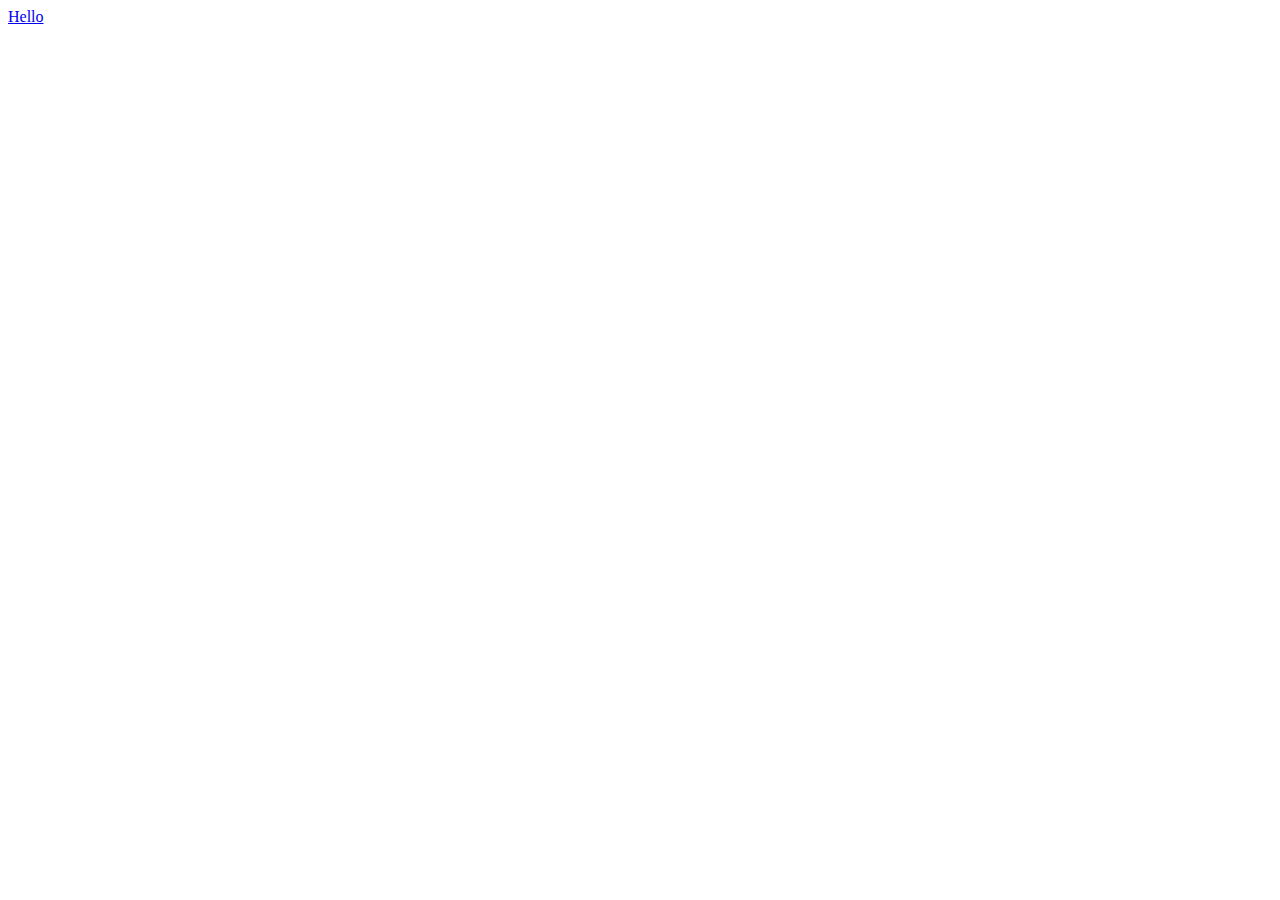
==== index.html @ 7b0e7105 "added stylesheet" ====
<!DOCTYPE html>
<html>
    <head>
        <title>Demo Workflow</title>
        <script src="script.js"></script>
        <link rel="stylesheet" href="styles.css">
    </head>
    <body>
        <a id="button1" href="/SupportingPages/support.html">Hello</a>
    </body>
</html>
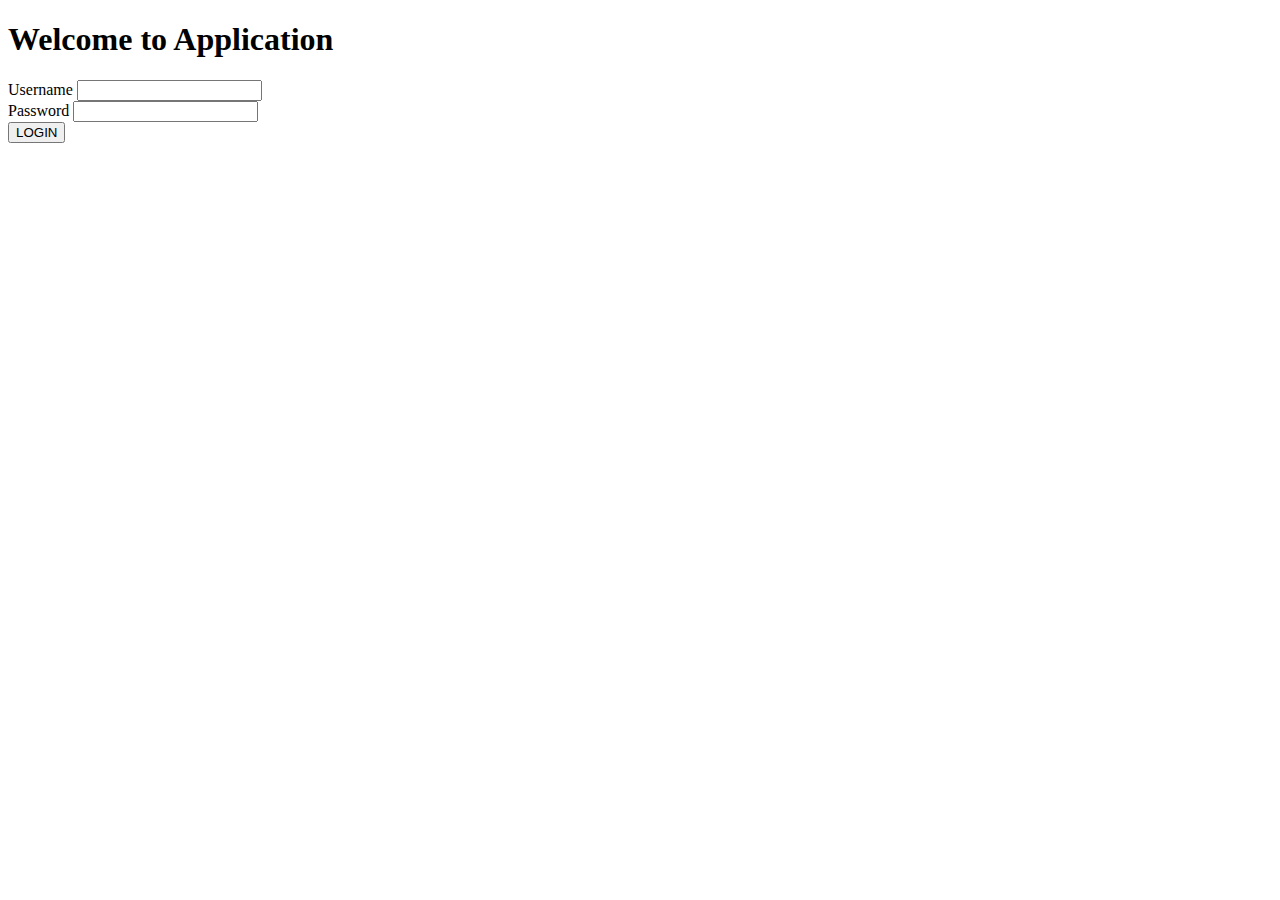
==== commit 15d3007a: "login page HTML created" ====
--- a/index.html
+++ b/index.html
@@ -1,11 +1,24 @@
 <!DOCTYPE html>
-<html>
-    <head>
-        <title>Demo Workflow</title>
-        <script src="script.js"></script>
-        <link rel="stylesheet" href="styles.css">
-    </head>
-    <body>
-        <a id="button1" href="/SupportingPages/support.html">Hello</a>
-    </body>
+<html lang="en">
+<head>
+    <meta charset="UTF-8">
+    <meta name="viewport" content="width=device-width, initial-scale=1.0">
+    <title>Login</title>
+    <script src="script.js"></script>
+    <link rel="stylesheet" href="styles.css">
+</head>
+<body>
+    <div id="login-container">
+        <h1 id="welcome-text">Welcome to Application</h1>
+        <form id="login-form">
+            <label for="username" id="username-label">Username</label>
+            <input type="text" id="username" name="username">
+            <br>
+            <label for="password" id="password-label">Password</label>
+            <input type="password" id="password" name="password">
+            <br>
+            <button type="submit" id="login-button">LOGIN</button>
+        </form>
+    </div>
+</body>
 </html>
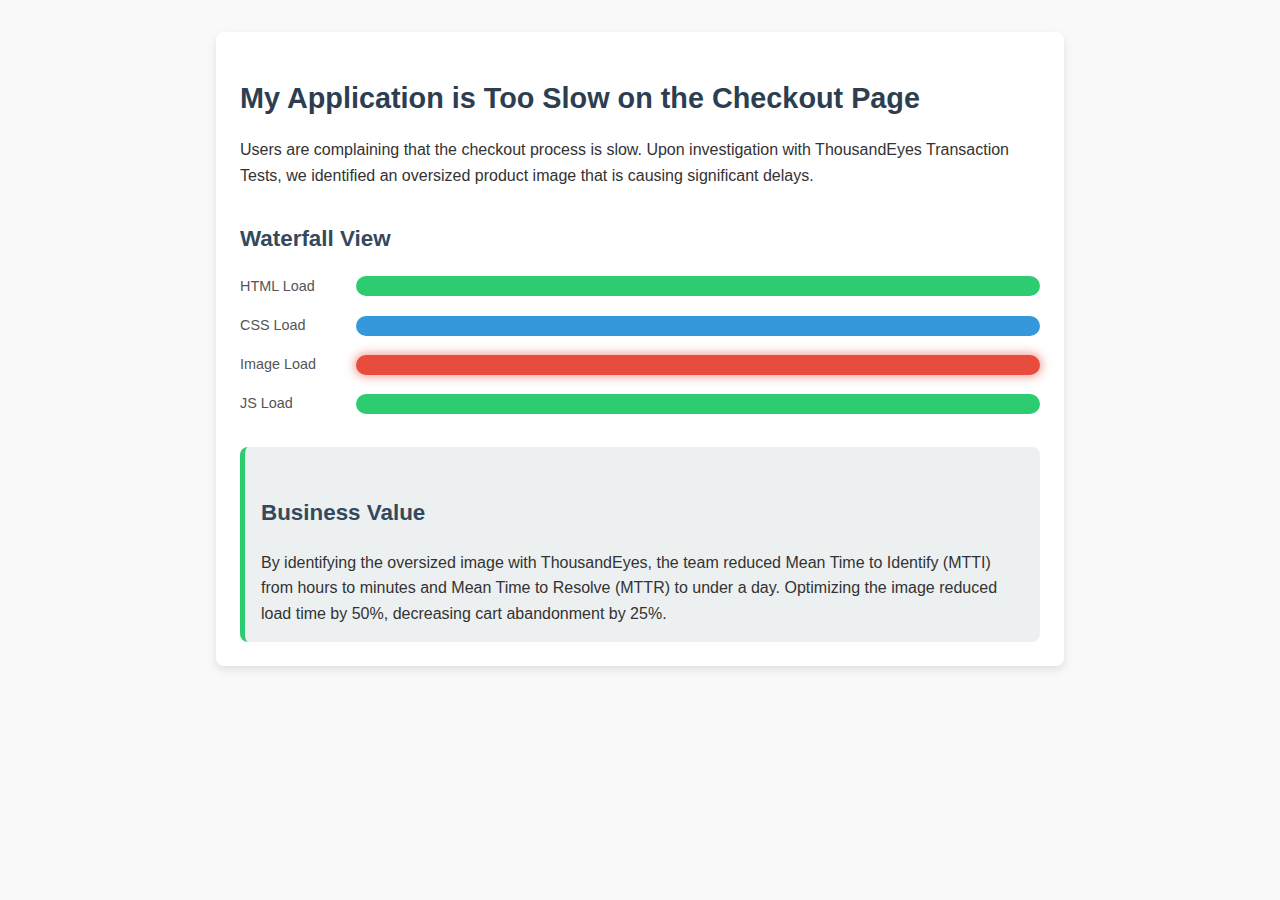
==== commit d991b826: "shopping cart example page" ====
--- a/index.html
+++ b/index.html
@@ -1,24 +1,45 @@
 <!DOCTYPE html>
 <html lang="en">
 <head>
-    <meta charset="UTF-8">
-    <meta name="viewport" content="width=device-width, initial-scale=1.0">
-    <title>Login</title>
-    <script src="script.js"></script>
-    <link rel="stylesheet" href="styles.css">
+  <meta charset="UTF-8">
+  <meta name="viewport" content="width=device-width, initial-scale=1.0">
+  <title>ThousandEyes Transaction Test Simulation</title>
+  <link rel="stylesheet" href="styles.css">
 </head>
 <body>
-    <div id="login-container">
-        <h1 id="welcome-text">Welcome to Application</h1>
-        <form id="login-form">
-            <label for="username" id="username-label">Username</label>
-            <input type="text" id="username" name="username">
-            <br>
-            <label for="password" id="password-label">Password</label>
-            <input type="password" id="password" name="password">
-            <br>
-            <button type="submit" id="login-button">LOGIN</button>
-        </form>
+  <div class="container">
+    <h1>My Application is Too Slow on the Checkout Page</h1>
+    <div class="scenario">
+      <p>
+        Users are complaining that the checkout process is slow. Upon investigation with ThousandEyes Transaction Tests, we identified an oversized product image that is causing significant delays.
+      </p>
     </div>
+    <div class="waterfall-chart">
+      <h2>Waterfall View</h2>
+      <div class="bar">
+        <span>HTML Load</span>
+        <div class="bar-inner short" style="--duration: 2s;"></div>
+      </div>
+      <div class="bar">
+        <span>CSS Load</span>
+        <div class="bar-inner medium" style="--duration: 4s;"></div>
+      </div>
+      <div class="bar">
+        <span>Image Load</span>
+        <div class="bar-inner long highlight" style="--duration: 8s;"></div>
+      </div>
+      <div class="bar">
+        <span>JS Load</span>
+        <div class="bar-inner short" style="--duration: 2s;"></div>
+      </div>
+    </div>
+    <div class="outcome">
+      <h2>Business Value</h2>
+      <p>
+        By identifying the oversized image with ThousandEyes, the team reduced Mean Time to Identify (MTTI) from hours to minutes and Mean Time to Resolve (MTTR) to under a day. Optimizing the image reduced load time by 50%, decreasing cart abandonment by 25%.
+      </p>
+    </div>
+  </div>
+  <script src="script.js"></script>
 </body>
 </html>
--- a/styles.css
+++ b/styles.css
@@ -0,0 +1,99 @@
+body {
+    font-family: Arial, sans-serif;
+    line-height: 1.6;
+    margin: 0;
+    padding: 0;
+    background-color: #f9f9f9;
+    color: #333;
+  }
+  
+  .container {
+    max-width: 800px;
+    margin: 2rem auto;
+    padding: 1.5rem;
+    background: #fff;
+    border-radius: 8px;
+    box-shadow: 0 4px 10px rgba(0, 0, 0, 0.1);
+  }
+  
+  h1 {
+    font-size: 1.8rem;
+    margin-bottom: 1rem;
+    color: #2c3e50;
+  }
+  
+  h2 {
+    font-size: 1.4rem;
+    margin-top: 2rem;
+    color: #34495e;
+  }
+  
+  .scenario {
+    margin-bottom: 1.5rem;
+  }
+  
+  .waterfall-chart {
+    margin-top: 1rem;
+  }
+  
+  .bar {
+    display: flex;
+    align-items: center;
+    margin-bottom: 1rem;
+  }
+  
+  .bar span {
+    width: 100px;
+    font-size: 0.9rem;
+    color: #555;
+  }
+  
+  .bar-inner {
+    flex: 1;
+    height: 20px;
+    margin-left: 1rem;
+    background: #95a5a6;
+    border-radius: 10px;
+    animation: load 2s linear forwards;
+  }
+  
+  .bar-inner.short {
+    animation-duration: 2s;
+    background: #2ecc71;
+  }
+  
+  .bar-inner.medium {
+    animation-duration: 4s;
+    background: #3498db;
+  }
+  
+  .bar-inner.long {
+    animation-duration: 8s;
+    background: #e74c3c;
+  }
+  
+  .bar-inner.highlight {
+    box-shadow: 0 0 10px 2px rgba(231, 76, 60, 0.5);
+  }
+  
+  @keyframes load {
+    0% {
+      width: 0%;
+    }
+    100% {
+      width: 100%;
+    }
+  }
+  
+  .outcome {
+    margin-top: 2rem;
+    padding: 1rem;
+    background: #ecf0f1;
+    border-left: 5px solid #2ecc71;
+    border-radius: 8px;
+  }
+  
+  .outcome p {
+    margin: 0;
+  }
+  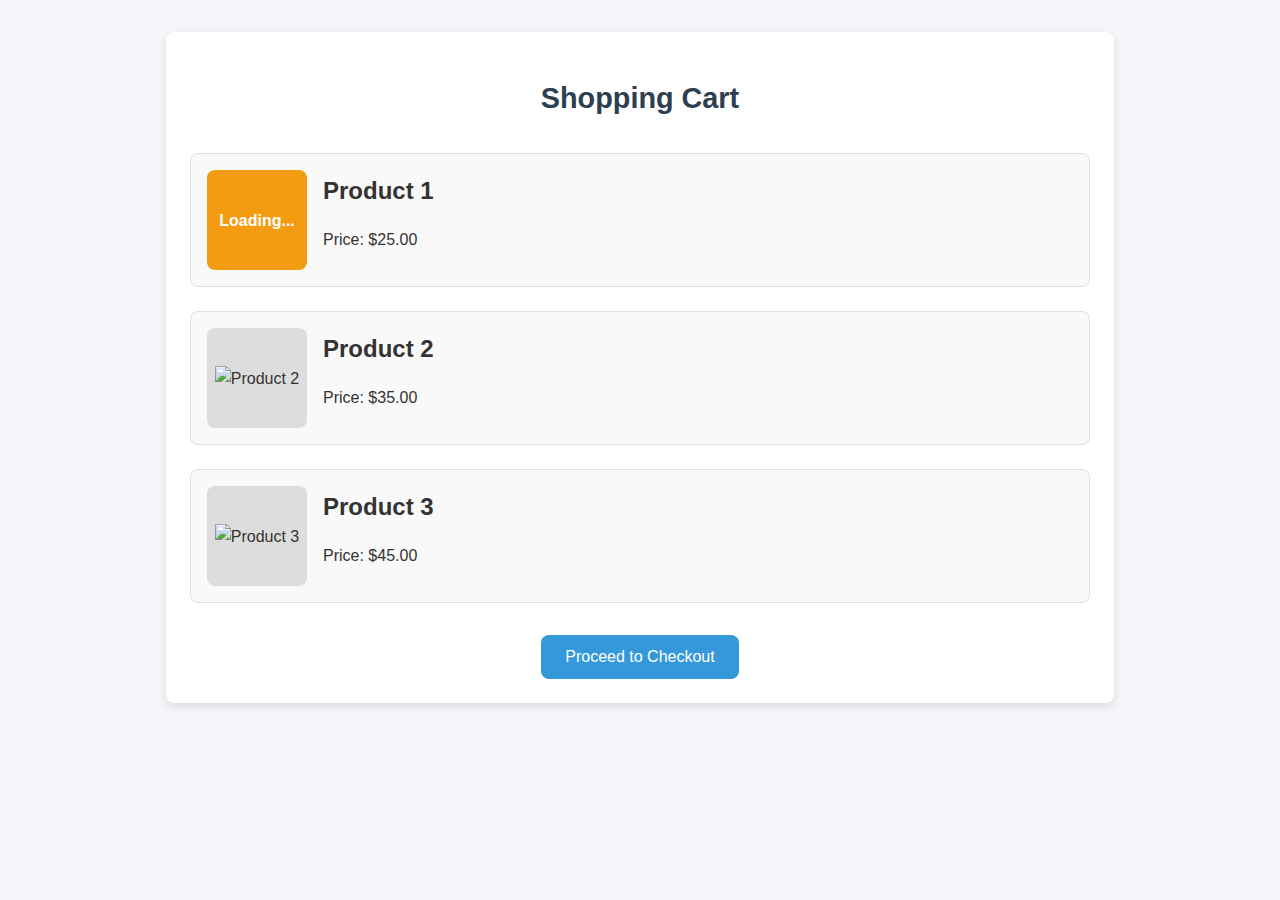
==== commit 8e24101b: "shopping cart example proper" ====
--- a/index.html
+++ b/index.html
@@ -3,42 +3,46 @@
 <head>
   <meta charset="UTF-8">
   <meta name="viewport" content="width=device-width, initial-scale=1.0">
-  <title>ThousandEyes Transaction Test Simulation</title>
+  <title>Shopping Cart Simulation</title>
   <link rel="stylesheet" href="styles.css">
 </head>
 <body>
   <div class="container">
-    <h1>My Application is Too Slow on the Checkout Page</h1>
-    <div class="scenario">
-      <p>
-        Users are complaining that the checkout process is slow. Upon investigation with ThousandEyes Transaction Tests, we identified an oversized product image that is causing significant delays.
-      </p>
-    </div>
-    <div class="waterfall-chart">
-      <h2>Waterfall View</h2>
-      <div class="bar">
-        <span>HTML Load</span>
-        <div class="bar-inner short" style="--duration: 2s;"></div>
+    <header>
+      <h1>Shopping Cart</h1>
+    </header>
+    <main>
+      <div class="cart-item">
+        <div class="image-container slow-image">
+          <p>Loading...</p>
+        </div>
+        <div class="item-details">
+          <h2>Product 1</h2>
+          <p>Price: $25.00</p>
+        </div>
       </div>
-      <div class="bar">
-        <span>CSS Load</span>
-        <div class="bar-inner medium" style="--duration: 4s;"></div>
+      <div class="cart-item">
+        <div class="image-container">
+          <img src="https://via.placeholder.com/150" alt="Product 2">
+        </div>
+        <div class="item-details">
+          <h2>Product 2</h2>
+          <p>Price: $35.00</p>
+        </div>
       </div>
-      <div class="bar">
-        <span>Image Load</span>
-        <div class="bar-inner long highlight" style="--duration: 8s;"></div>
+      <div class="cart-item">
+        <div class="image-container">
+          <img src="https://via.placeholder.com/150" alt="Product 3">
+        </div>
+        <div class="item-details">
+          <h2>Product 3</h2>
+          <p>Price: $45.00</p>
+        </div>
       </div>
-      <div class="bar">
-        <span>JS Load</span>
-        <div class="bar-inner short" style="--duration: 2s;"></div>
-      </div>
-    </div>
-    <div class="outcome">
-      <h2>Business Value</h2>
-      <p>
-        By identifying the oversized image with ThousandEyes, the team reduced Mean Time to Identify (MTTI) from hours to minutes and Mean Time to Resolve (MTTR) to under a day. Optimizing the image reduced load time by 50%, decreasing cart abandonment by 25%.
-      </p>
-    </div>
+    </main>
+    <footer>
+      <button id="checkout">Proceed to Checkout</button>
+    </footer>
   </div>
   <script src="script.js"></script>
 </body>
--- a/styles.css
+++ b/styles.css
@@ -3,12 +3,12 @@
     line-height: 1.6;
     margin: 0;
     padding: 0;
-    background-color: #f9f9f9;
+    background-color: #f4f4f9;
     color: #333;
   }
   
   .container {
-    max-width: 800px;
+    max-width: 900px;
     margin: 2rem auto;
     padding: 1.5rem;
     background: #fff;
@@ -16,84 +16,74 @@
     box-shadow: 0 4px 10px rgba(0, 0, 0, 0.1);
   }
   
+  header {
+    text-align: center;
+    margin-bottom: 2rem;
+  }
+  
   h1 {
     font-size: 1.8rem;
-    margin-bottom: 1rem;
     color: #2c3e50;
   }
   
-  h2 {
-    font-size: 1.4rem;
-    margin-top: 2rem;
-    color: #34495e;
+  .cart-item {
+    display: flex;
+    align-items: center;
+    margin-bottom: 1.5rem;
+    padding: 1rem;
+    border: 1px solid #ddd;
+    border-radius: 8px;
+    background-color: #f9f9f9;
   }
   
-  .scenario {
-    margin-bottom: 1.5rem;
+  .image-container {
+    flex: 0 0 100px;
+    height: 100px;
+    margin-right: 1rem;
+    background: #ddd;
+    display: flex;
+    justify-content: center;
+    align-items: center;
+    border-radius: 8px;
+    overflow: hidden;
   }
   
-  .waterfall-chart {
-    margin-top: 1rem;
+  .image-container img {
+    max-width: 100%;
+    max-height: 100%;
   }
   
-  .bar {
-    display: flex;
-    align-items: center;
-    margin-bottom: 1rem;
+  .slow-image {
+    background: #f39c12;
+    color: #fff;
+    font-weight: bold;
+    text-align: center;
   }
   
-  .bar span {
-    width: 100px;
-    font-size: 0.9rem;
-    color: #555;
+  .item-details {
+    flex: 1;
   }
   
-  .bar-inner {
-    flex: 1;
-    height: 20px;
-    margin-left: 1rem;
-    background: #95a5a6;
-    border-radius: 10px;
-    animation: load 2s linear forwards;
+  .item-details h2 {
+    margin: 0 0 0.5rem;
   }
   
-  .bar-inner.short {
-    animation-duration: 2s;
-    background: #2ecc71;
+  footer {
+    text-align: center;
+    margin-top: 2rem;
   }
   
-  .bar-inner.medium {
-    animation-duration: 4s;
-    background: #3498db;
+  button {
+    padding: 0.8rem 1.5rem;
+    font-size: 1rem;
+    color: #fff;
+    background-color: #3498db;
+    border: none;
+    border-radius: 8px;
+    cursor: pointer;
   }
   
-  .bar-inner.long {
-    animation-duration: 8s;
-    background: #e74c3c;
-  }
-  
-  .bar-inner.highlight {
-    box-shadow: 0 0 10px 2px rgba(231, 76, 60, 0.5);
-  }
-  
-  @keyframes load {
-    0% {
-      width: 0%;
-    }
-    100% {
-      width: 100%;
-    }
-  }
-  
-  .outcome {
-    margin-top: 2rem;
-    padding: 1rem;
-    background: #ecf0f1;
-    border-left: 5px solid #2ecc71;
-    border-radius: 8px;
-  }
-  
-  .outcome p {
-    margin: 0;
+  button:hover {
+    background-color: #2980b9;
   }
   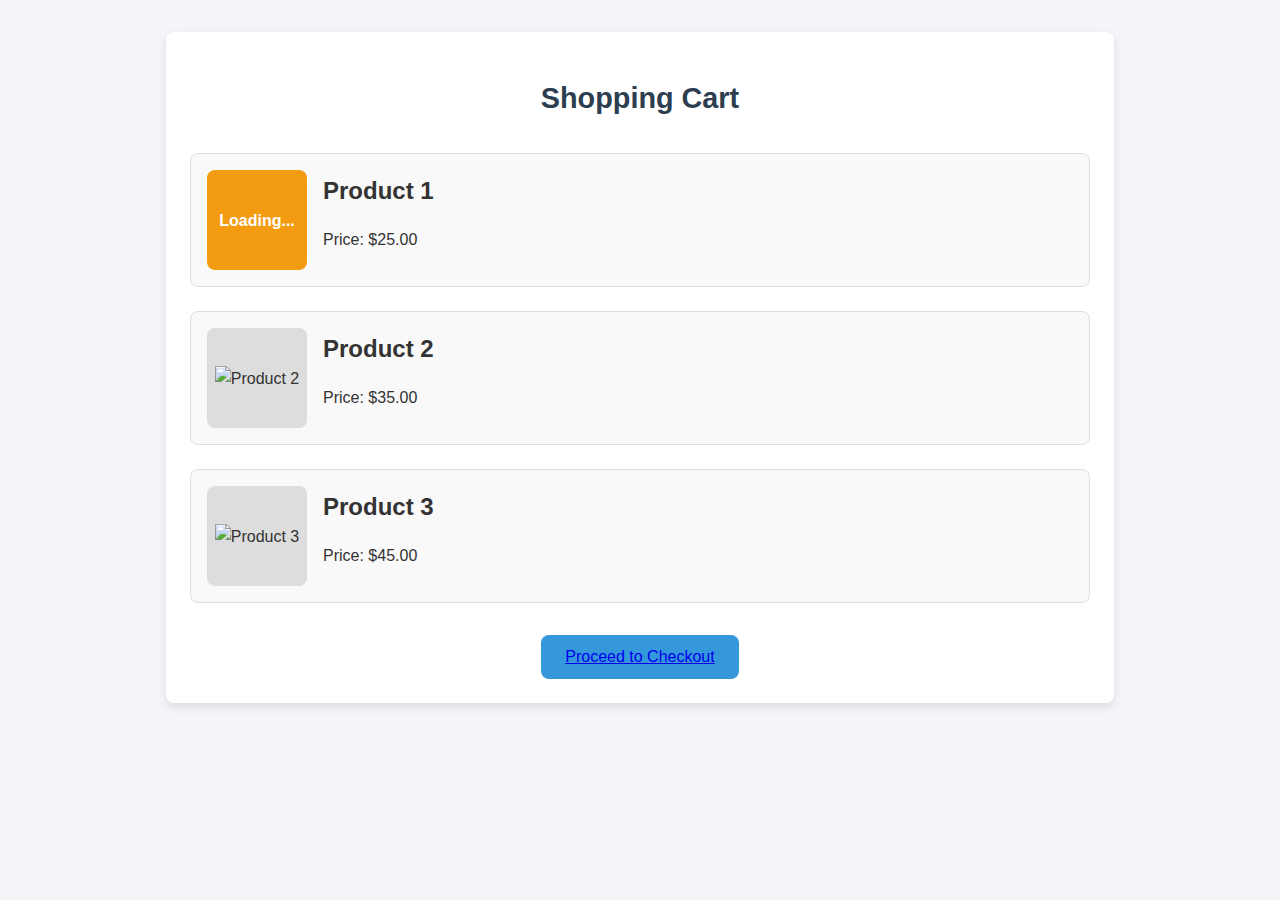
==== commit 396f9156: "multi app test" ====
--- a/index.html
+++ b/index.html
@@ -41,7 +41,7 @@
       </div>
     </main>
     <footer>
-      <button id="checkout">Proceed to Checkout</button>
+      <button id="checkout"><a href="/ShoppingApp/index.html">Proceed to Checkout</a></button>
     </footer>
   </div>
   <script src="script.js"></script>
